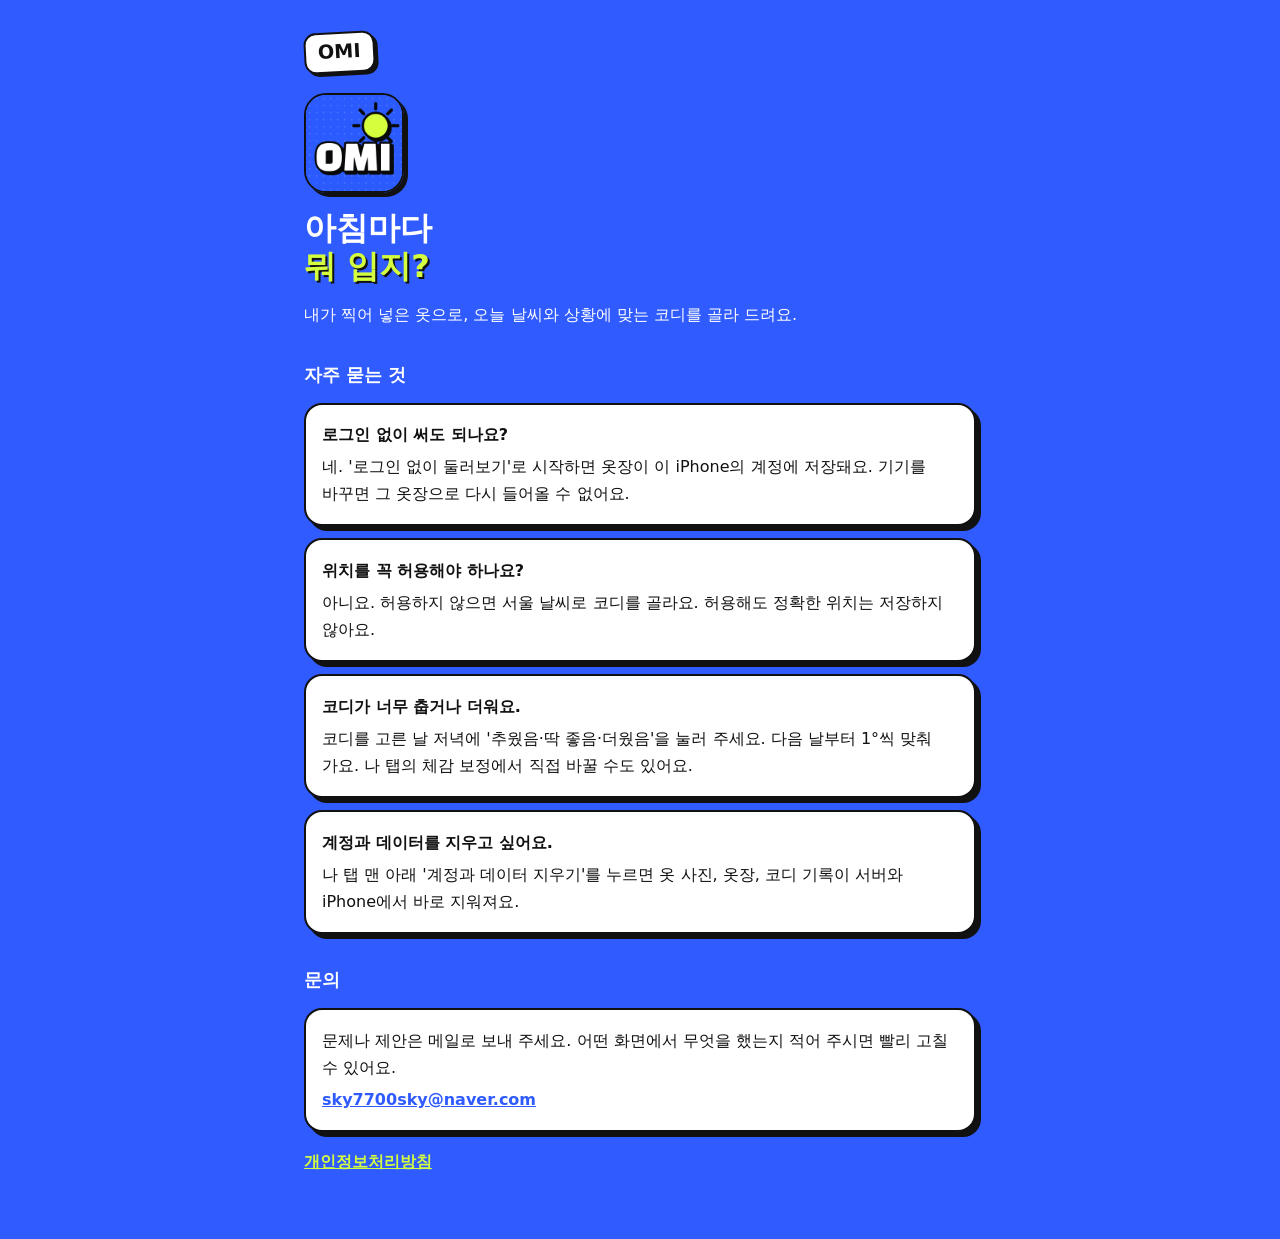
==== omi/index.html @ 33a70342 "OMI: 이름을 OMI - 오늘 뭐 입지로, 새 앱 아이콘 Co-Authored-By: Claude Opus 5.5 <noreply@anthropic.com>" ====
<!doctype html>
<html lang="ko">
<head>
<meta charset="utf-8">
<meta name="viewport" content="width=device-width, initial-scale=1">
<title>OMI · 오늘 뭐 입지</title>
<style>
/* 지원 페이지. https://kongrae.github.io/omi/ 에 게시 (저장소 kongrae/kongrae.github.io, 폴더 omi/). 원본: omi 저장소 site/omi/. */
:root { --bg: #2F5BFF; --panel: #FFFFFF; --text: #111111; --on-bg: #FFFFFF; --lime: #D4FF3F; --muted: #5C5C5C; color-scheme: light; }
body { margin: 0; background: var(--bg); color: var(--on-bg); font: 16px/1.7 "Apple SD Gothic Neo", "Malgun Gothic", system-ui, sans-serif; word-break: keep-all; }
main { max-width: 42rem; margin: 0 auto; padding-inline: 16px; padding-block: 32px 48px; }
.logo { display: inline-block; background: #fff; color: var(--text); font-weight: 900; font-size: 1.2rem; padding: 2px 12px; border: 2.5px solid var(--text); border-radius: 12px; box-shadow: 3px 3px 0 var(--text); transform: rotate(-3deg); }
img.icon { width: 96px; height: 96px; border-radius: 22px; border: 2.5px solid var(--text); box-shadow: 4px 4px 0 var(--text); display: block; margin: 20px 0 8px; }
h1 { font-size: 2rem; line-height: 1.2; margin: 16px 0 4px; }
h1 span { color: var(--lime); text-shadow: 2px 2px 0 var(--text); }
h2 { font-size: 1.1rem; margin: 2rem 0 .5rem; }
.card { background: var(--panel); color: var(--text); border: 2.5px solid var(--text); border-radius: 18px; box-shadow: 5px 5px 0 var(--text); padding: 12px 16px; margin: 12px 0; }
.card p { margin: .3rem 0; }
.card b { font-weight: 900; }
a { color: var(--lime); font-weight: 700; }
.card a { color: #2F5BFF; }
</style>
</head>
<body>
<main>
  <span class="logo">OMI</span>
  <img class="icon" src="icon.png" alt="OMI 앱 아이콘">
  <h1>아침마다<br><span>뭐 입지?</span></h1>
  <p>내가 찍어 넣은 옷으로, 오늘 날씨와 상황에 맞는 코디를 골라 드려요.</p>

  <h2>자주 묻는 것</h2>
  <div class="card">
    <p><b>로그인 없이 써도 되나요?</b></p>
    <p>네. '로그인 없이 둘러보기'로 시작하면 옷장이 이 iPhone의 계정에 저장돼요. 기기를 바꾸면 그 옷장으로 다시 들어올 수 없어요.</p>
  </div>
  <div class="card">
    <p><b>위치를 꼭 허용해야 하나요?</b></p>
    <p>아니요. 허용하지 않으면 서울 날씨로 코디를 골라요. 허용해도 정확한 위치는 저장하지 않아요.</p>
  </div>
  <div class="card">
    <p><b>코디가 너무 춥거나 더워요.</b></p>
    <p>코디를 고른 날 저녁에 '추웠음·딱 좋음·더웠음'을 눌러 주세요. 다음 날부터 1°씩 맞춰 가요. 나 탭의 체감 보정에서 직접 바꿀 수도 있어요.</p>
  </div>
  <div class="card">
    <p><b>계정과 데이터를 지우고 싶어요.</b></p>
    <p>나 탭 맨 아래 '계정과 데이터 지우기'를 누르면 옷 사진, 옷장, 코디 기록이 서버와 iPhone에서 바로 지워져요.</p>
  </div>

  <h2>문의</h2>
  <div class="card">
    <p>문제나 제안은 메일로 보내 주세요. 어떤 화면에서 무엇을 했는지 적어 주시면 빨리 고칠 수 있어요.</p>
    <p><a href="mailto:sky7700sky@naver.com">sky7700sky@naver.com</a></p>
  </div>

  <p><a href="privacy.html">개인정보처리방침</a></p>
</main>
</body>
</html>
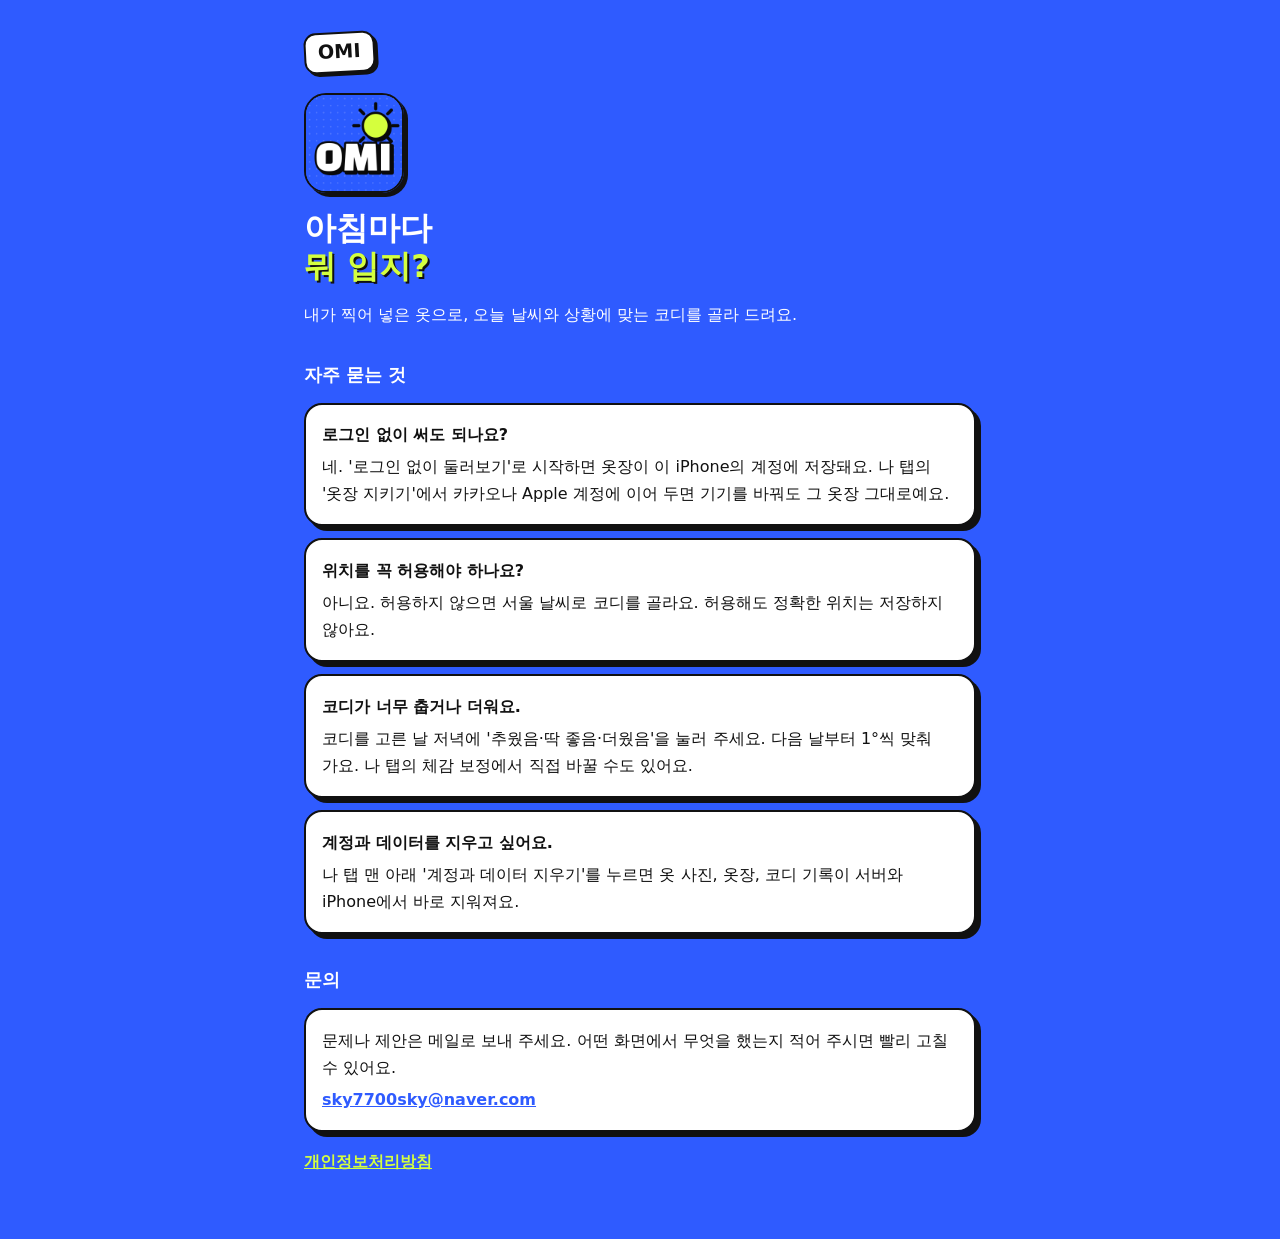
==== commit 8c315b31: "OMI 개인정보처리방침: 카카오로 로그인 추가 Co-Authored-By: Claude Opus 5.5 <noreply@anthropic.com>" ====
--- a/omi/index.html
+++ b/omi/index.html
@@ -3,7 +3,7 @@
 <head>
 <meta charset="utf-8">
 <meta name="viewport" content="width=device-width, initial-scale=1">
-<title>OMI · 오늘 뭐 입지</title>
+<title>OMI : 오늘 뭐 입지?</title>
 <style>
 /* 지원 페이지. https://kongrae.github.io/omi/ 에 게시 (저장소 kongrae/kongrae.github.io, 폴더 omi/). 원본: omi 저장소 site/omi/. */
 :root { --bg: #2F5BFF; --panel: #FFFFFF; --text: #111111; --on-bg: #FFFFFF; --lime: #D4FF3F; --muted: #5C5C5C; color-scheme: light; }
@@ -31,7 +31,7 @@
   <h2>자주 묻는 것</h2>
   <div class="card">
     <p><b>로그인 없이 써도 되나요?</b></p>
-    <p>네. '로그인 없이 둘러보기'로 시작하면 옷장이 이 iPhone의 계정에 저장돼요. 기기를 바꾸면 그 옷장으로 다시 들어올 수 없어요.</p>
+    <p>네. '로그인 없이 둘러보기'로 시작하면 옷장이 이 iPhone의 계정에 저장돼요. 나 탭의 '옷장 지키기'에서 카카오나 Apple 계정에 이어 두면 기기를 바꿔도 그 옷장 그대로예요.</p>
   </div>
   <div class="card">
     <p><b>위치를 꼭 허용해야 하나요?</b></p>
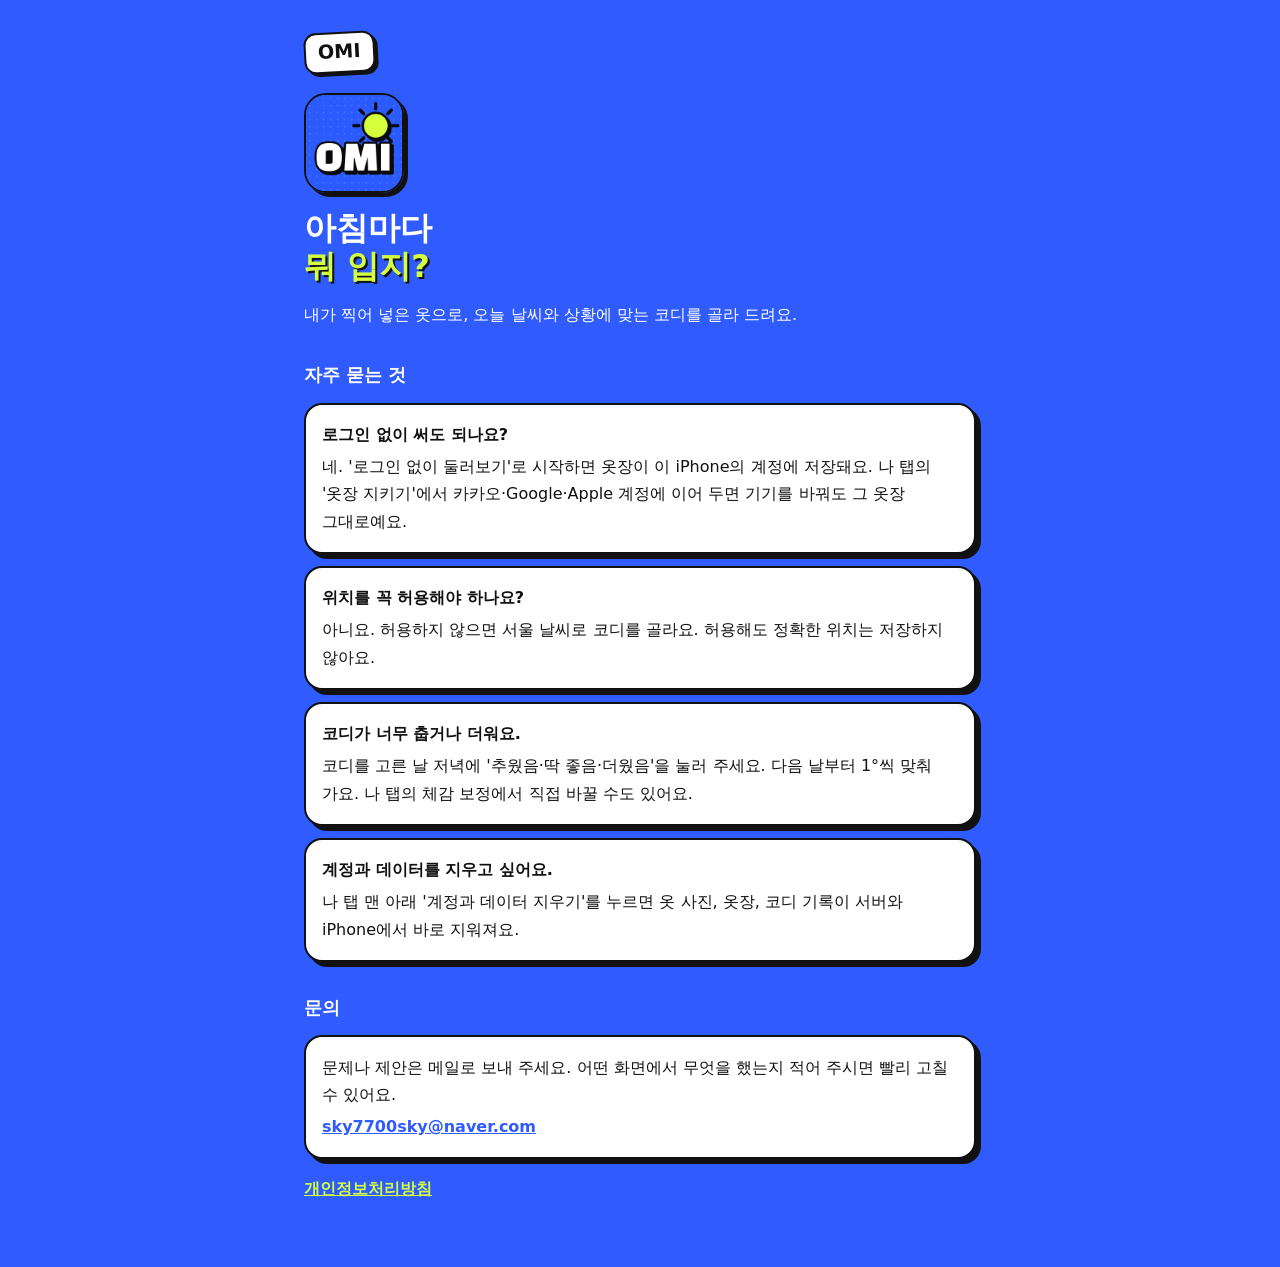
==== commit eca9a9c0: "OMI 개인정보처리방침: Google로 로그인 추가 Co-Authored-By: Claude Opus 5.5 <noreply@anthropic.com>" ====
--- a/omi/index.html
+++ b/omi/index.html
@@ -31,7 +31,7 @@
   <h2>자주 묻는 것</h2>
   <div class="card">
     <p><b>로그인 없이 써도 되나요?</b></p>
-    <p>네. '로그인 없이 둘러보기'로 시작하면 옷장이 이 iPhone의 계정에 저장돼요. 나 탭의 '옷장 지키기'에서 카카오나 Apple 계정에 이어 두면 기기를 바꿔도 그 옷장 그대로예요.</p>
+    <p>네. '로그인 없이 둘러보기'로 시작하면 옷장이 이 iPhone의 계정에 저장돼요. 나 탭의 '옷장 지키기'에서 카카오·Google·Apple 계정에 이어 두면 기기를 바꿔도 그 옷장 그대로예요.</p>
   </div>
   <div class="card">
     <p><b>위치를 꼭 허용해야 하나요?</b></p>
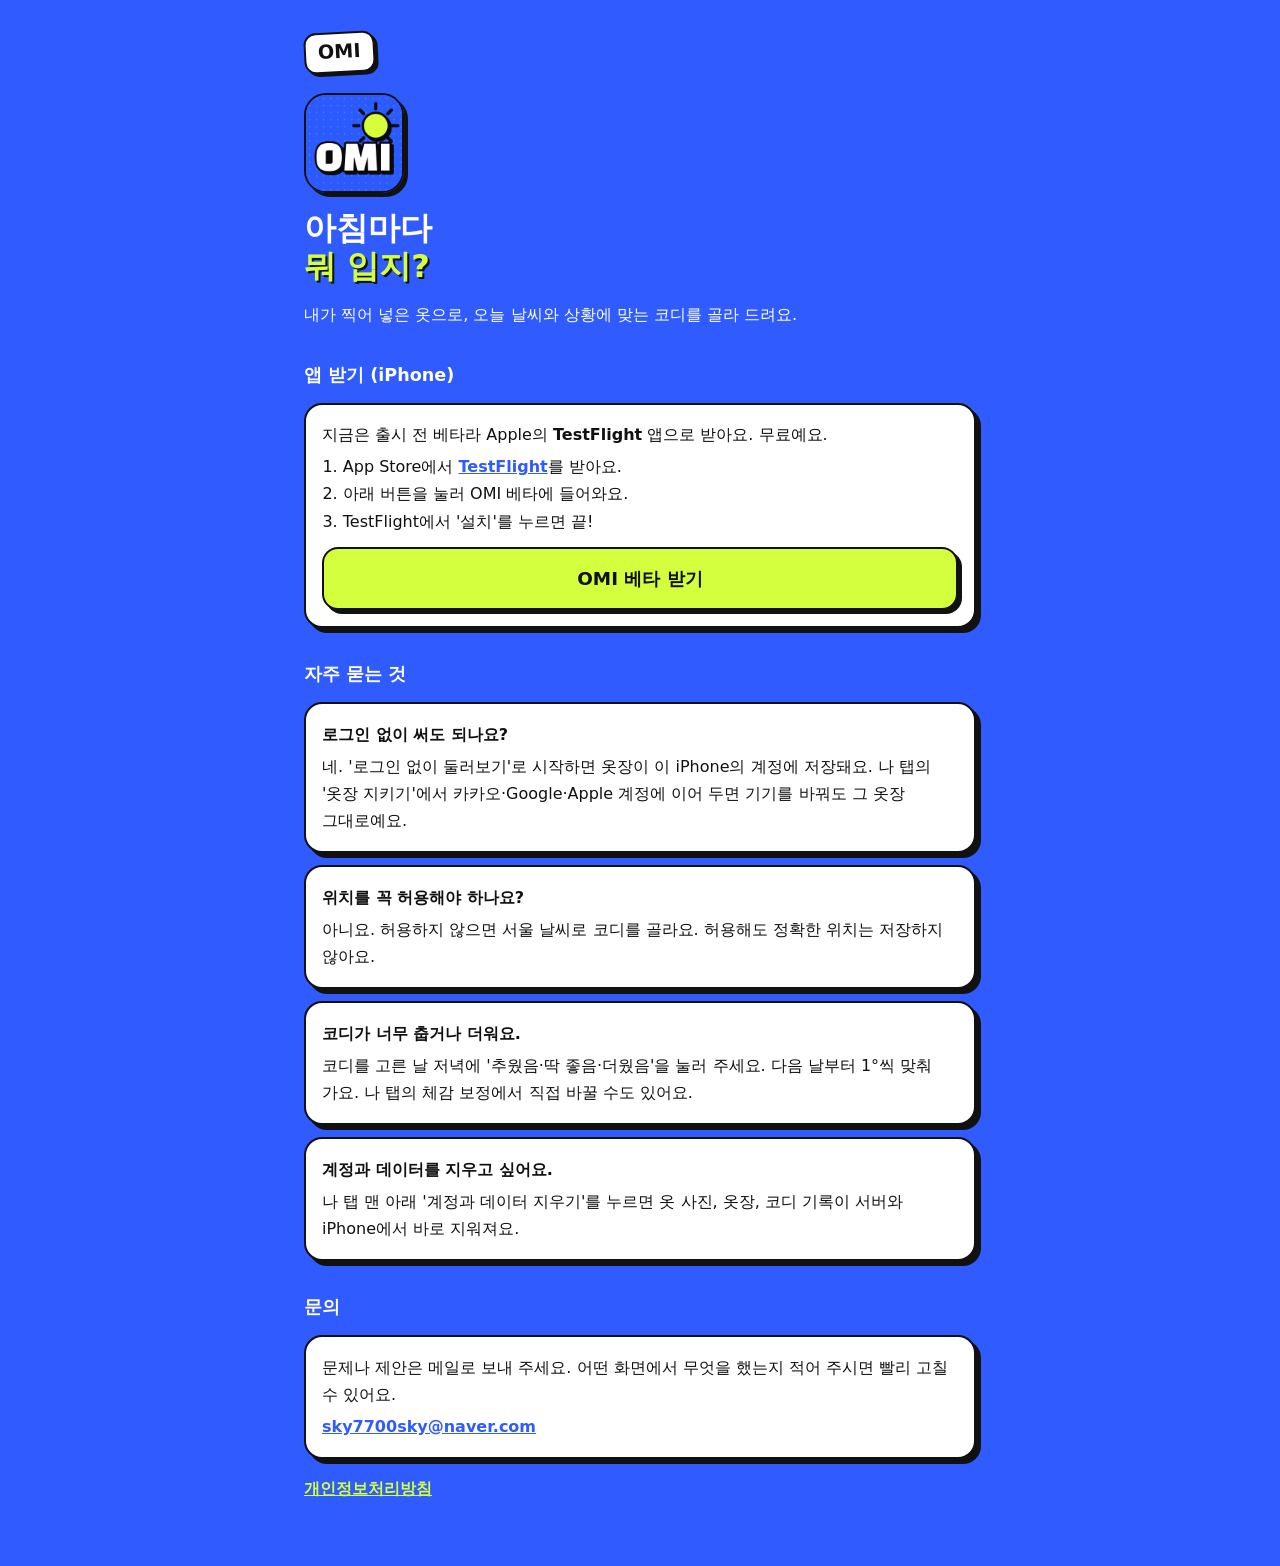
==== commit c07bf87d: "OMI 소개 페이지: 앱 받기(TestFlight 베타) 칸 추가" ====
--- a/omi/index.html
+++ b/omi/index.html
@@ -19,6 +19,9 @@
 .card b { font-weight: 900; }
 a { color: var(--lime); font-weight: 700; }
 .card a { color: #2F5BFF; }
+/* 앱 받기 버튼 (출시 전에는 TestFlight 베타, 출시 뒤에는 App Store 링크로 바꾼다) */
+a.get { display: block; text-align: center; background: var(--lime); color: var(--text); text-decoration: none; font-weight: 900; font-size: 1.15rem; padding: 14px 16px; border: 2.5px solid var(--text); border-radius: 16px; box-shadow: 4px 4px 0 var(--text); margin: 12px 0 4px; }
+ol { margin: .3rem 0; padding-left: 1.3rem; }
 </style>
 </head>
 <body>
@@ -27,6 +30,17 @@
   <img class="icon" src="icon.png" alt="OMI 앱 아이콘">
   <h1>아침마다<br><span>뭐 입지?</span></h1>
   <p>내가 찍어 넣은 옷으로, 오늘 날씨와 상황에 맞는 코디를 골라 드려요.</p>
+
+  <h2 id="get">앱 받기 (iPhone)</h2>
+  <div class="card">
+    <p>지금은 출시 전 베타라 Apple의 <b>TestFlight</b> 앱으로 받아요. 무료예요.</p>
+    <ol>
+      <li>App Store에서 <a href="https://apps.apple.com/app/testflight/id899247664">TestFlight</a>를 받아요.</li>
+      <li>아래 버튼을 눌러 OMI 베타에 들어와요.</li>
+      <li>TestFlight에서 '설치'를 누르면 끝!</li>
+    </ol>
+    <a class="get" href="https://testflight.apple.com/join/yDfnwxsk">OMI 베타 받기</a>
+  </div>
 
   <h2>자주 묻는 것</h2>
   <div class="card">
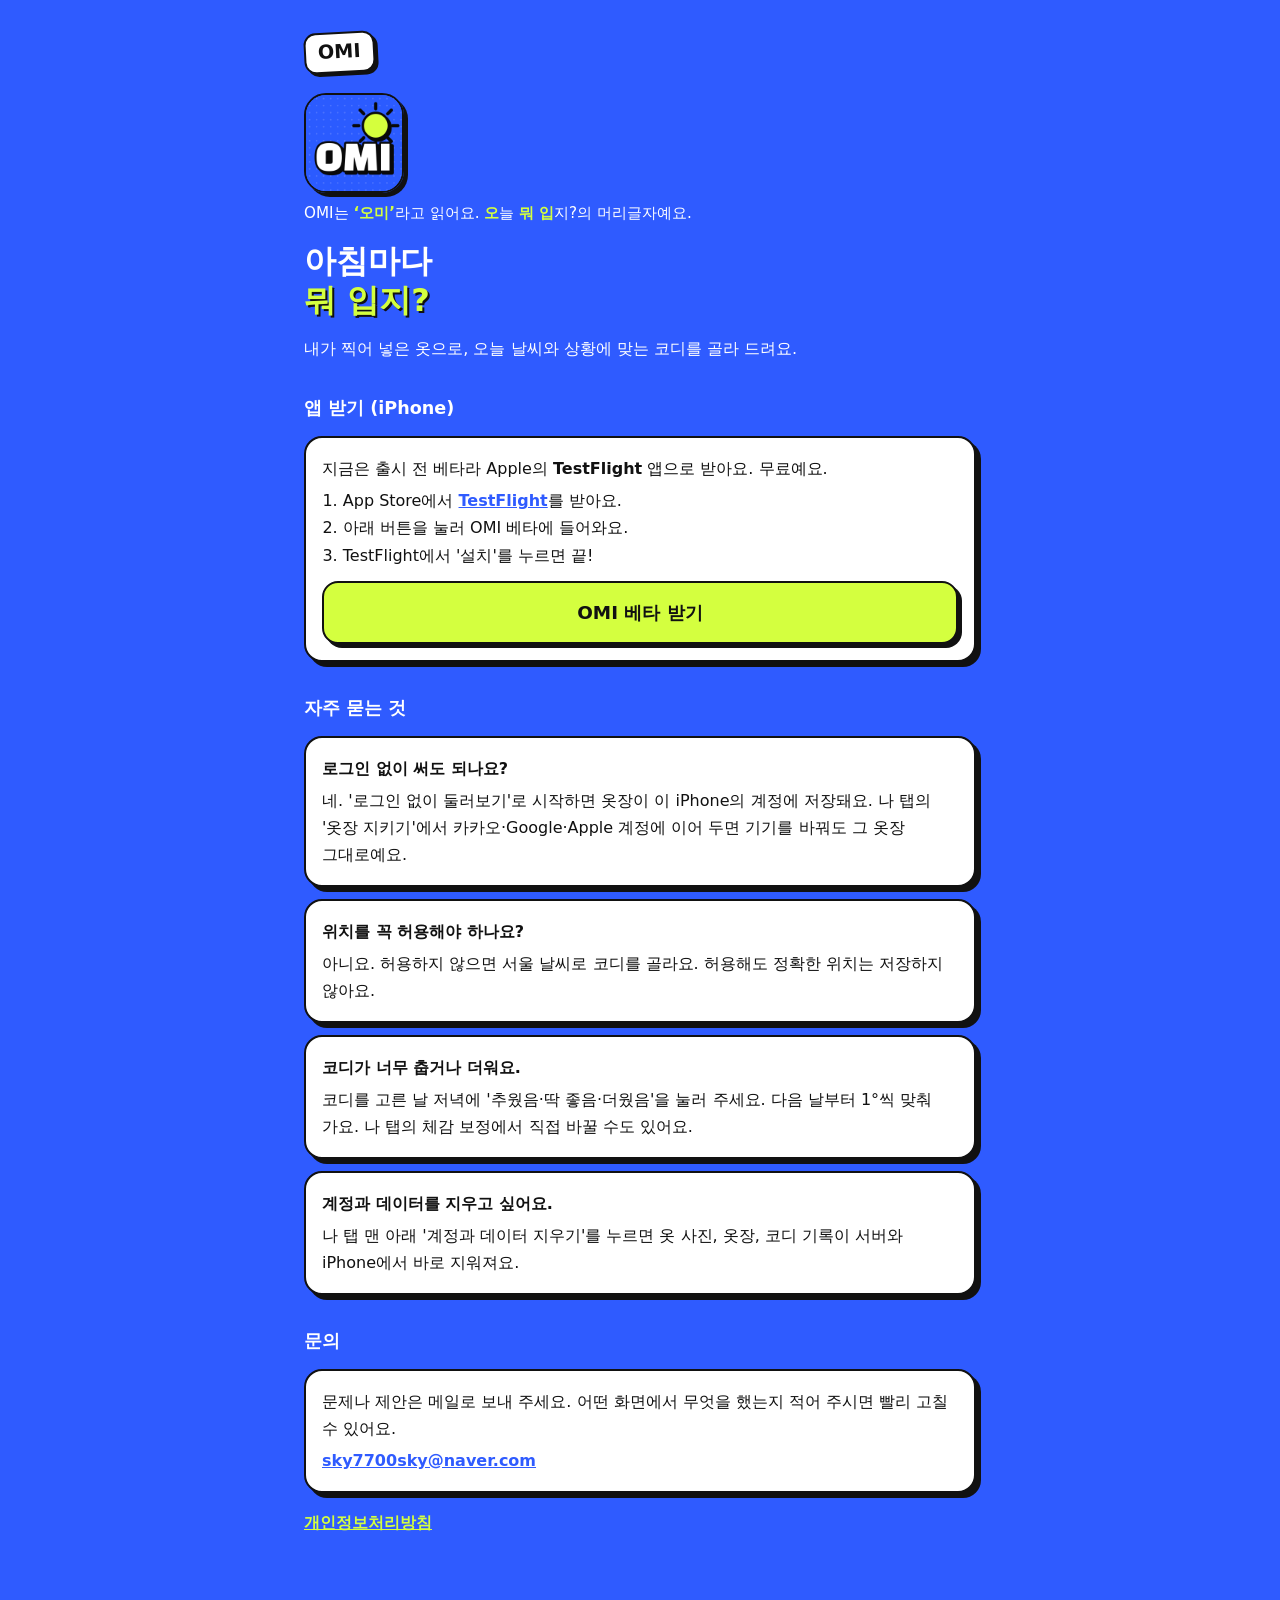
==== commit 1eba9ccd: "OMI 소개 페이지: 읽는 법 'OMI(오미)' 한 줄 Co-Authored-By: Claude Opus 5.5 <noreply@anthropic.com>" ====
--- a/omi/index.html
+++ b/omi/index.html
@@ -22,12 +22,16 @@
 /* 앱 받기 버튼 (출시 전에는 TestFlight 베타, 출시 뒤에는 App Store 링크로 바꾼다) */
 a.get { display: block; text-align: center; background: var(--lime); color: var(--text); text-decoration: none; font-weight: 900; font-size: 1.15rem; padding: 14px 16px; border: 2.5px solid var(--text); border-radius: 16px; box-shadow: 4px 4px 0 var(--text); margin: 12px 0 4px; }
 ol { margin: .3rem 0; padding-left: 1.3rem; }
+/* 이름 읽는 법: OMI(오미) = 오늘 뭐 입지?의 머리글자 */
+.name { margin: 0 0 4px; font-size: .95rem; }
+.name b { color: var(--lime); }
 </style>
 </head>
 <body>
 <main>
   <span class="logo">OMI</span>
   <img class="icon" src="icon.png" alt="OMI 앱 아이콘">
+  <p class="name">OMI는 <b>‘오미’</b>라고 읽어요. <b>오</b>늘 <b>뭐</b> <b>입</b>지?의 머리글자예요.</p>
   <h1>아침마다<br><span>뭐 입지?</span></h1>
   <p>내가 찍어 넣은 옷으로, 오늘 날씨와 상황에 맞는 코디를 골라 드려요.</p>
 
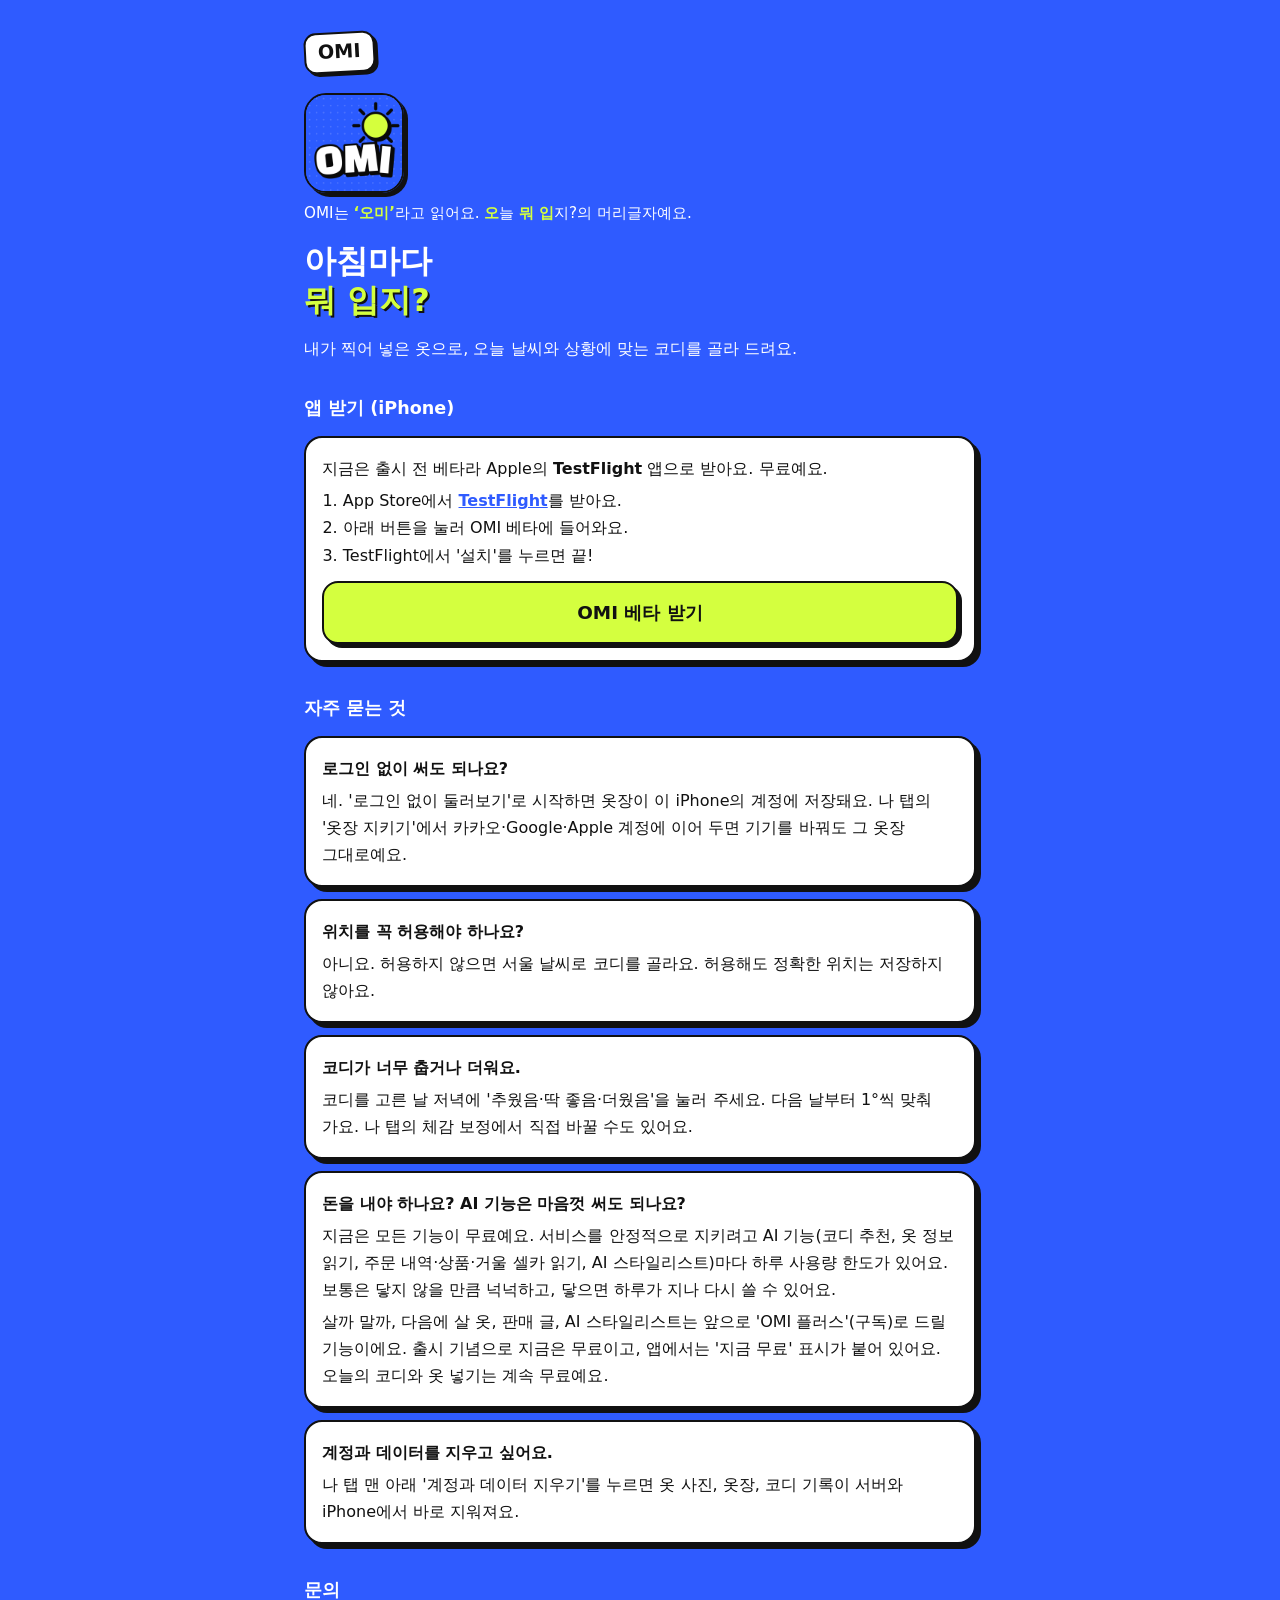
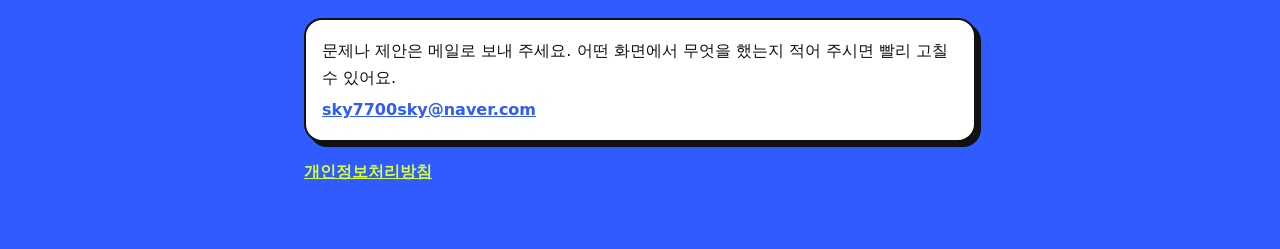
==== commit 2d0c1f2e: "OMI 지원 페이지: AI 하루 사용량 한도와 플러스 예정 기능 안내 (2026-11-24) Co-Authored-By: Claude Opus 5.5 <noreply@anthrop" ====
--- a/omi/index.html
+++ b/omi/index.html
@@ -60,6 +60,11 @@
     <p>코디를 고른 날 저녁에 '추웠음·딱 좋음·더웠음'을 눌러 주세요. 다음 날부터 1°씩 맞춰 가요. 나 탭의 체감 보정에서 직접 바꿀 수도 있어요.</p>
   </div>
   <div class="card">
+    <p><b>돈을 내야 하나요? AI 기능은 마음껏 써도 되나요?</b></p>
+    <p>지금은 모든 기능이 무료예요. 서비스를 안정적으로 지키려고 AI 기능(코디 추천, 옷 정보 읽기, 주문 내역·상품·거울 셀카 읽기, AI 스타일리스트)마다 하루 사용량 한도가 있어요. 보통은 닿지 않을 만큼 넉넉하고, 닿으면 하루가 지나 다시 쓸 수 있어요.</p>
+    <p>살까 말까, 다음에 살 옷, 판매 글, AI 스타일리스트는 앞으로 'OMI 플러스'(구독)로 드릴 기능이에요. 출시 기념으로 지금은 무료이고, 앱에서는 '지금 무료' 표시가 붙어 있어요. 오늘의 코디와 옷 넣기는 계속 무료예요.</p>
+  </div>
+  <div class="card">
     <p><b>계정과 데이터를 지우고 싶어요.</b></p>
     <p>나 탭 맨 아래 '계정과 데이터 지우기'를 누르면 옷 사진, 옷장, 코디 기록이 서버와 iPhone에서 바로 지워져요.</p>
   </div>
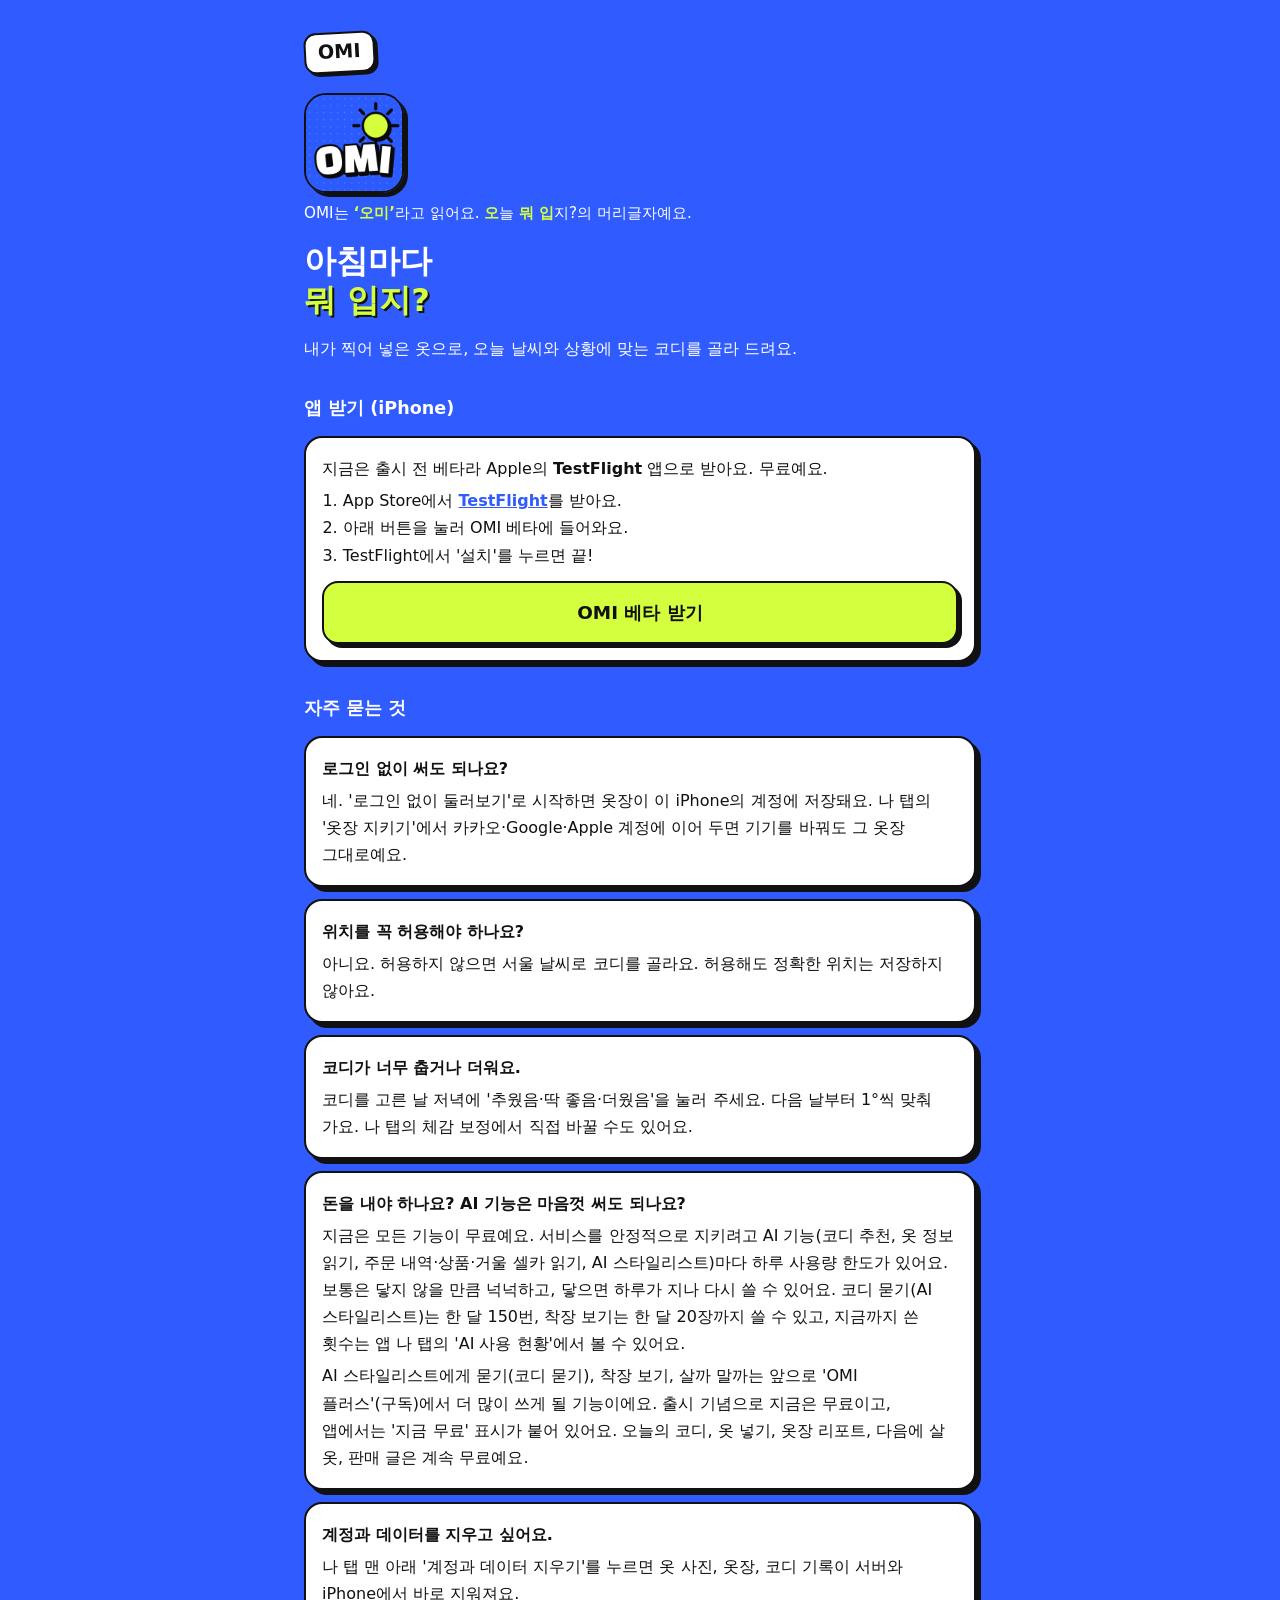
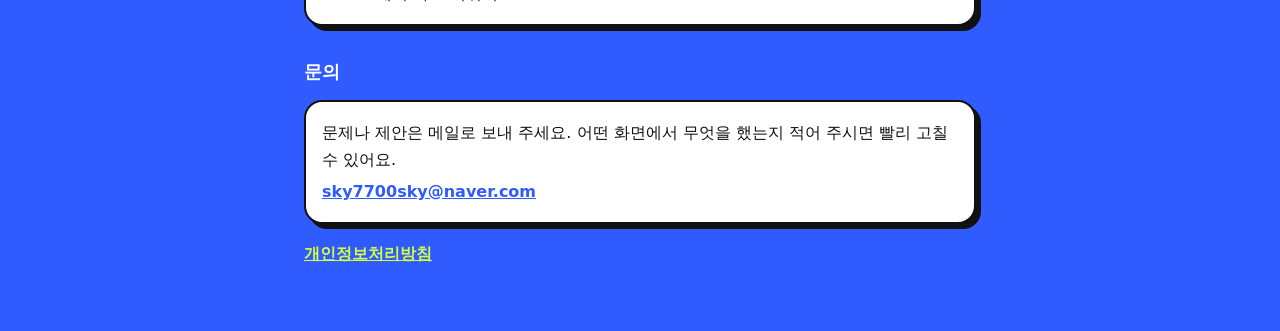
==== commit cafb4699: "OMI 지원 페이지: 코디 묻기·착장 보기 한 달 한도와 AI 사용 현황, 무료로 남는 기능 (2026-11-27)" ====
--- a/omi/index.html
+++ b/omi/index.html
@@ -61,8 +61,8 @@
   </div>
   <div class="card">
     <p><b>돈을 내야 하나요? AI 기능은 마음껏 써도 되나요?</b></p>
-    <p>지금은 모든 기능이 무료예요. 서비스를 안정적으로 지키려고 AI 기능(코디 추천, 옷 정보 읽기, 주문 내역·상품·거울 셀카 읽기, AI 스타일리스트)마다 하루 사용량 한도가 있어요. 보통은 닿지 않을 만큼 넉넉하고, 닿으면 하루가 지나 다시 쓸 수 있어요.</p>
-    <p>살까 말까, 다음에 살 옷, 판매 글, AI 스타일리스트는 앞으로 'OMI 플러스'(구독)로 드릴 기능이에요. 출시 기념으로 지금은 무료이고, 앱에서는 '지금 무료' 표시가 붙어 있어요. 오늘의 코디와 옷 넣기는 계속 무료예요.</p>
+    <p>지금은 모든 기능이 무료예요. 서비스를 안정적으로 지키려고 AI 기능(코디 추천, 옷 정보 읽기, 주문 내역·상품·거울 셀카 읽기, AI 스타일리스트)마다 하루 사용량 한도가 있어요. 보통은 닿지 않을 만큼 넉넉하고, 닿으면 하루가 지나 다시 쓸 수 있어요. 코디 묻기(AI 스타일리스트)는 한 달 150번, 착장 보기는 한 달 20장까지 쓸 수 있고, 지금까지 쓴 횟수는 앱 나 탭의 'AI 사용 현황'에서 볼 수 있어요.</p>
+    <p>AI 스타일리스트에게 묻기(코디 묻기), 착장 보기, 살까 말까는 앞으로 'OMI 플러스'(구독)에서 더 많이 쓰게 될 기능이에요. 출시 기념으로 지금은 무료이고, 앱에서는 '지금 무료' 표시가 붙어 있어요. 오늘의 코디, 옷 넣기, 옷장 리포트, 다음에 살 옷, 판매 글은 계속 무료예요.</p>
   </div>
   <div class="card">
     <p><b>계정과 데이터를 지우고 싶어요.</b></p>
